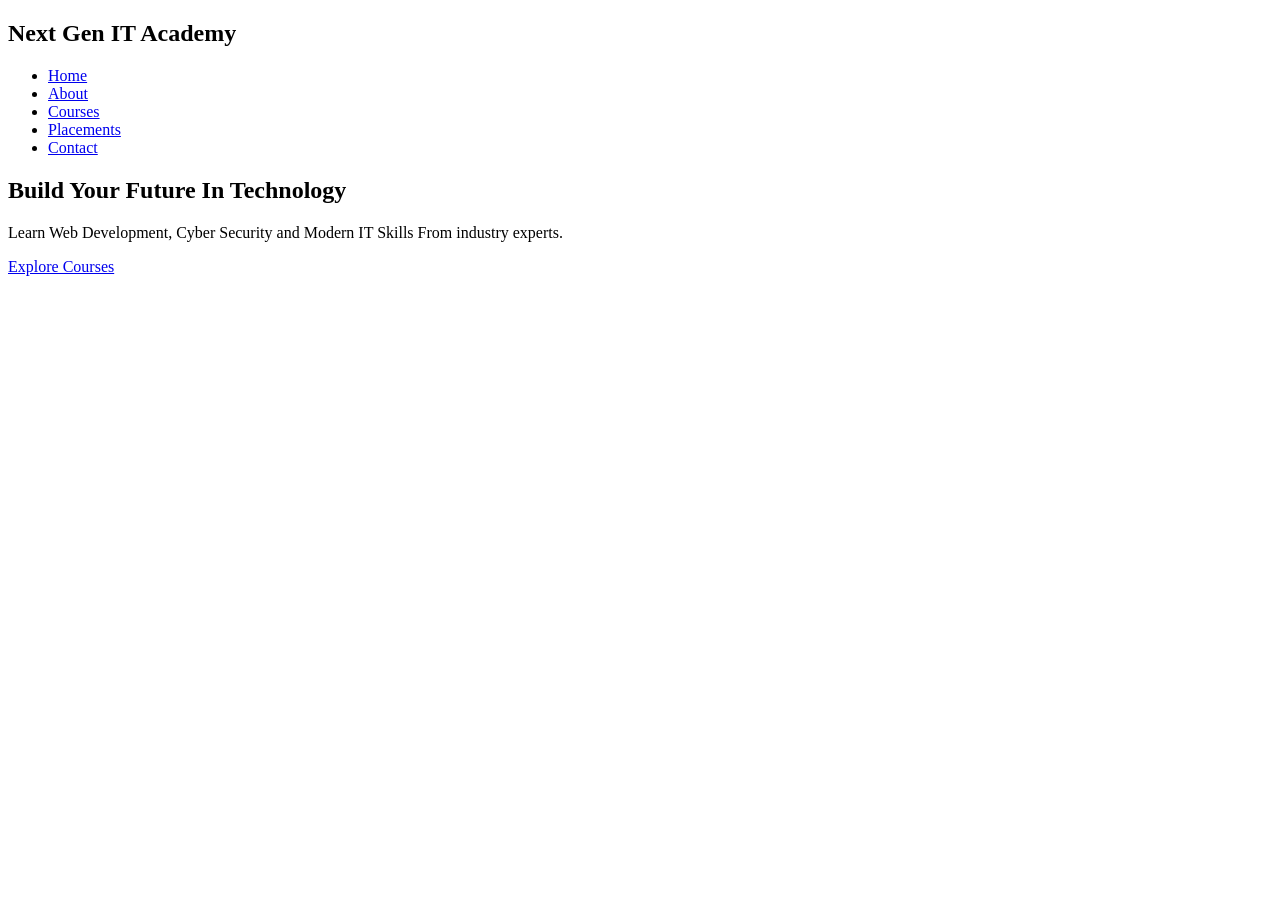
==== index.html @ cfc76bf8 "Created project structure,navbar and hero section" ====
<!DOCTYPE html>
<html lang="en">
<head>
    <meta charset="UTF-8">
    <meta name="viewport" content="width=device-width, initial-scale=1.0">
    <title>Next Gen IT Academy</title>
    <link rel="stylesheet" href="css/style.css">
</head>
<body>
    <header>
        <nav class="navbar">
            <div class="logo">
                <h1>Next Gen IT Academy</h1>
            </div>
            <ul class="nav-links">
                <li><a href="index.html">Home</a></li>
                <li><a href="about.html">About</a></li>
                <li><a href="courses.html">Courses</a></li>
                <li><a href="Placements.html">Placements</a></li>
                <li><a href="Contact.html">Contact</a></li>
            </ul>

        </nav>
    </header>
    
    <section class="hero">

        <h2> Build Your Future In Technology</h2>

        <p>
            Learn Web Development, Cyber Security and Modern IT Skills From industry experts.
        </p>
        <a href="courses.html"> Explore Courses</a>
    </section>
    
</body>
</html>
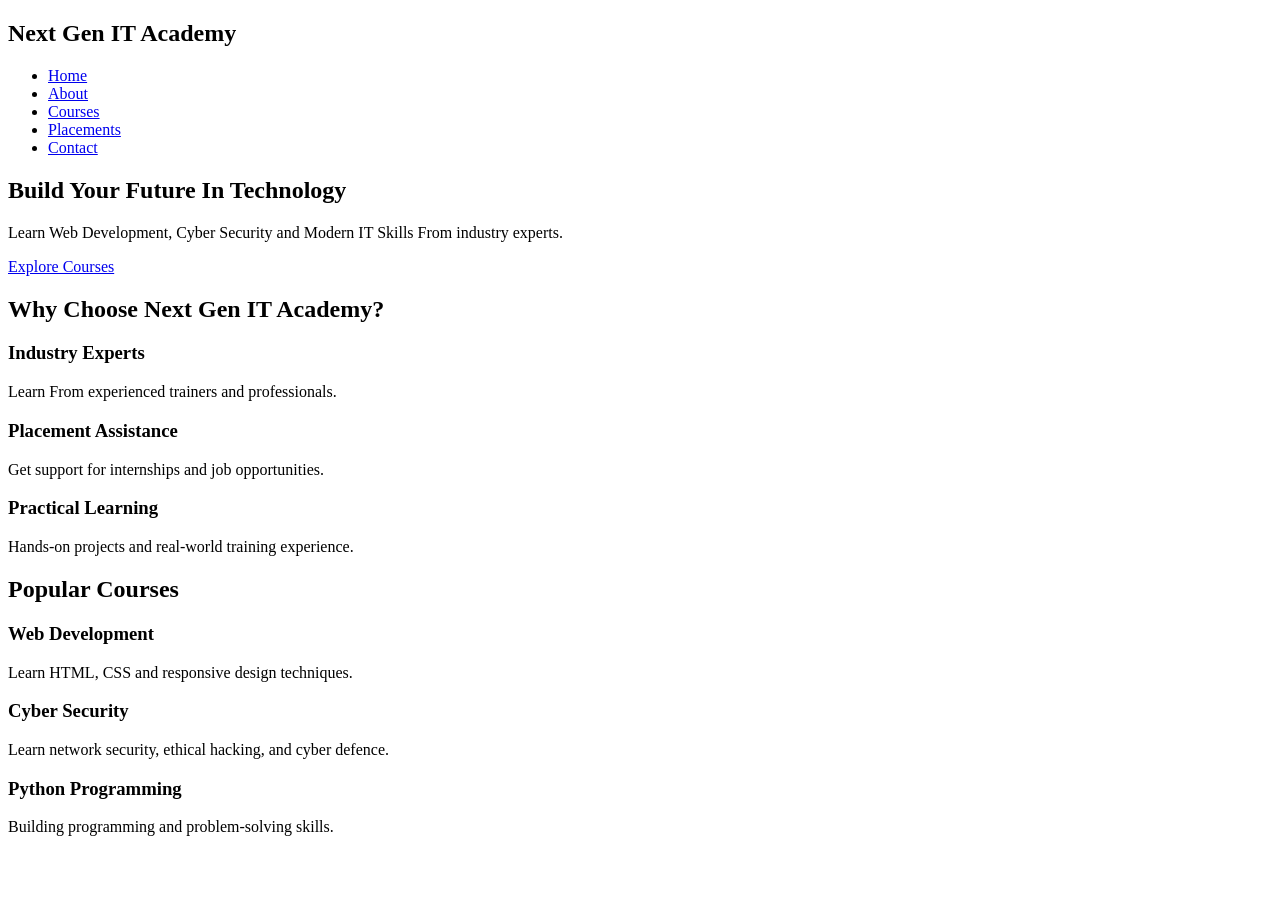
==== commit 53dbcd0c: "Added why choose us and popular courses section" ====
--- a/index.html
+++ b/index.html
@@ -32,6 +32,52 @@
         </p>
         <a href="courses.html"> Explore Courses</a>
     </section>
+<section class="why-us">
+
+    <h2>Why Choose Next Gen IT Academy?</h2>
+    
+    <div class ="cards">
+        
+    <div class="card">
+        <h3>Industry Experts</h3>
+        <p>Learn From experienced trainers and professionals.</p>
+        </div>
+    
+    <div class="card">
+        <h3>Placement Assistance</h3>
+        <p>Get support for internships and job opportunities.</p>
+
+    </div>
+
+    <div class="card">
+        <h3>Practical Learning</h3>
+        <p>Hands-on projects and real-world training experience.</p>
+    </div>
+ </div>
+</section>
+
+<section class="courses">
+
+    <h2>Popular Courses</h2>
+<div class="cards">
+    
+    <div class="card">
+        <h3>Web Development</h3>
+        <p>Learn HTML, CSS and responsive design techniques.</p>
+    </div>
+
+    <div class="card">
+        <h3>Cyber Security</h3>
+        <p>Learn network security, ethical hacking, and  cyber defence.</p>
+    </div>
+
+    <div class="card">
+        <h3>Python Programming</h3>
+        <p>Building programming and problem-solving skills.</p>
+    </div>
+
+</div>
+</section>
     
 </body>
 </html>
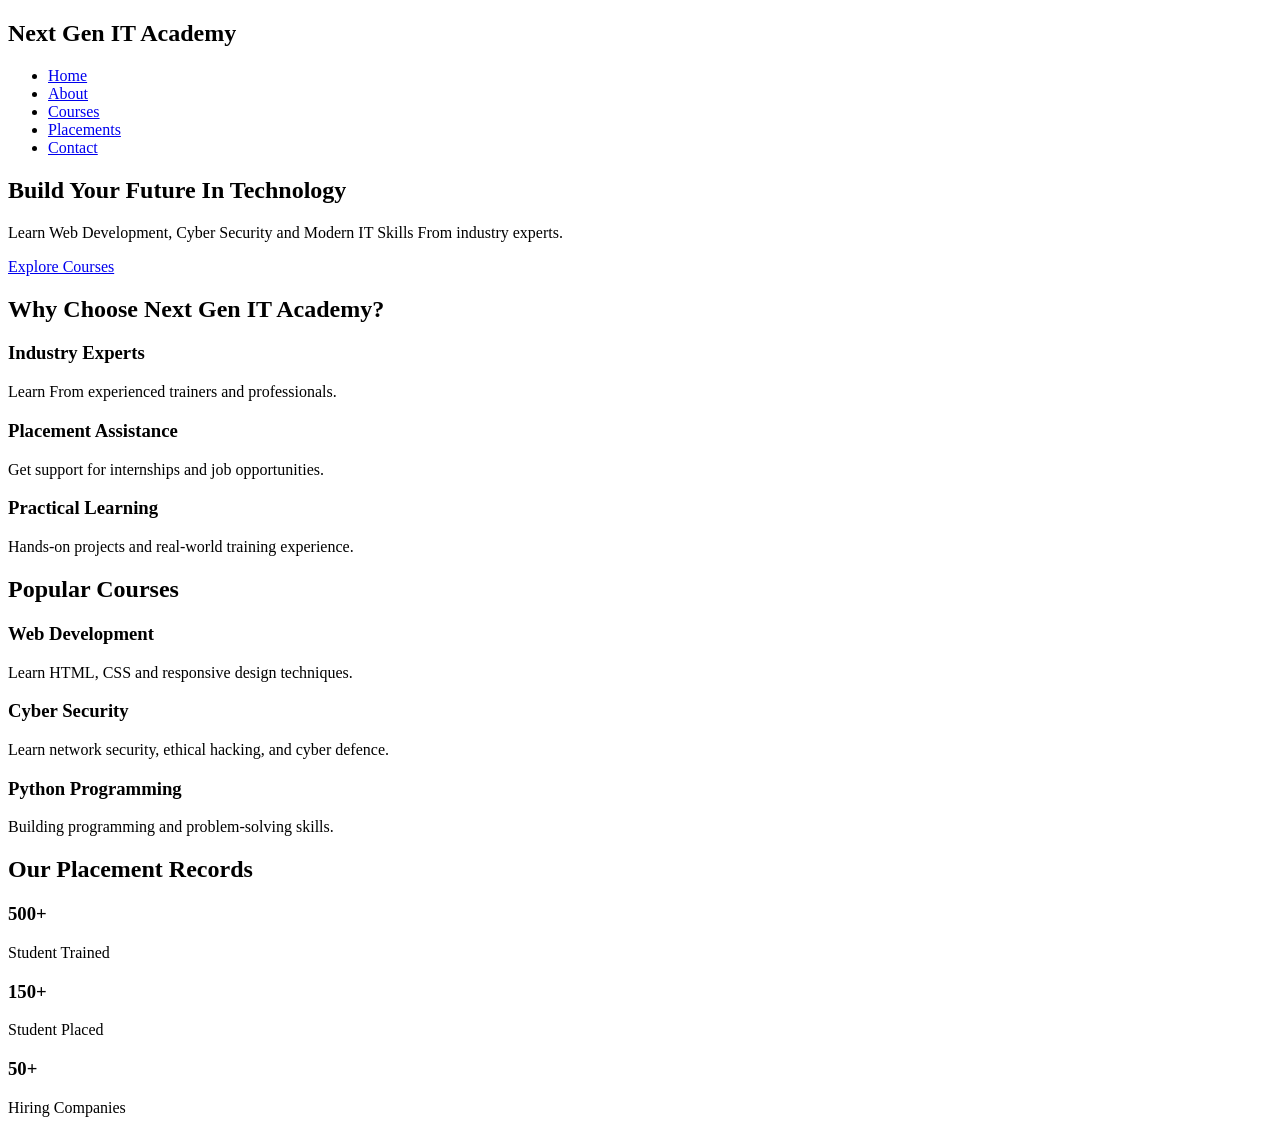
==== commit 6eafe0a8: "Added placement staticstics section" ====
--- a/index.html
+++ b/index.html
@@ -60,7 +60,7 @@
 
     <h2>Popular Courses</h2>
 <div class="cards">
-    
+
     <div class="card">
         <h3>Web Development</h3>
         <p>Learn HTML, CSS and responsive design techniques.</p>
@@ -78,6 +78,29 @@
 
 </div>
 </section>
+
+<section class="placements">
+    <h2>Our Placement Records</h2>
+
+    <div class="cards">
+        <div class="card">
+            <h3>500+</h3>
+            <p>Student Trained</p>
+        </div>
+
+        <div class="card">
+            <h3>150+</h3>
+            <p>Student Placed</p>
+        </div>
+
+        <div class="card">
+            <h3>50+</h3>
+            <p>Hiring Companies</p>
+
+        </div>
+    </div>
+</section>
+
     
 </body>
 </html>
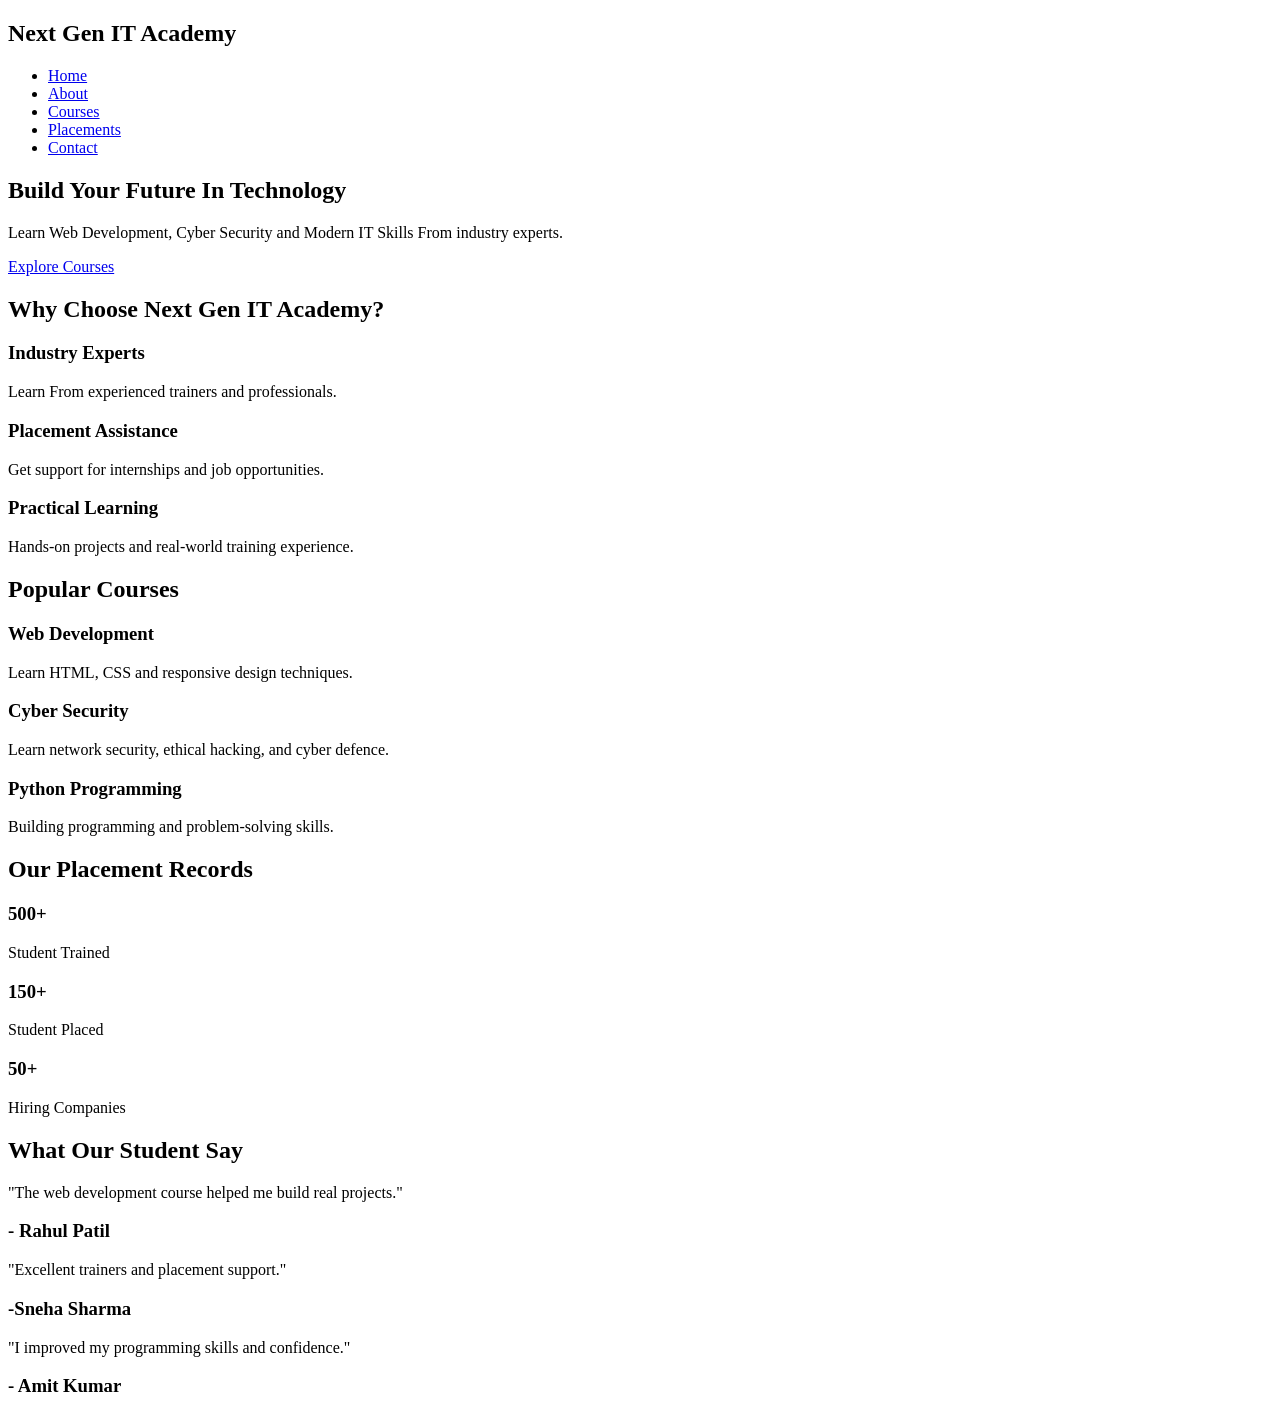
==== commit 187fb4ac: "Fixed testtimonial section" ====
--- a/index.html
+++ b/index.html
@@ -101,6 +101,30 @@
     </div>
 </section>
 
+<section class="testimonials">
+    <h2>What Our Student Say</h2>
+
+    <div class="cards">
+
+        <div class="card">
+            <p>"The web development course helped me build real projects."</p>
+            <h3>- Rahul Patil</h3>
+        </div>
+
+        <div class="card">
+            <p>"Excellent trainers and placement support."</p>
+            <h3>-Sneha Sharma</h3>
+        </div>
+
+        <div class="card">
+            <p>"I improved my programming skills and confidence."</p>
+            <h3>- Amit Kumar</h3>
+        </div>
+
+    </div>
+</section>
+
+
     
 </body>
 </html>
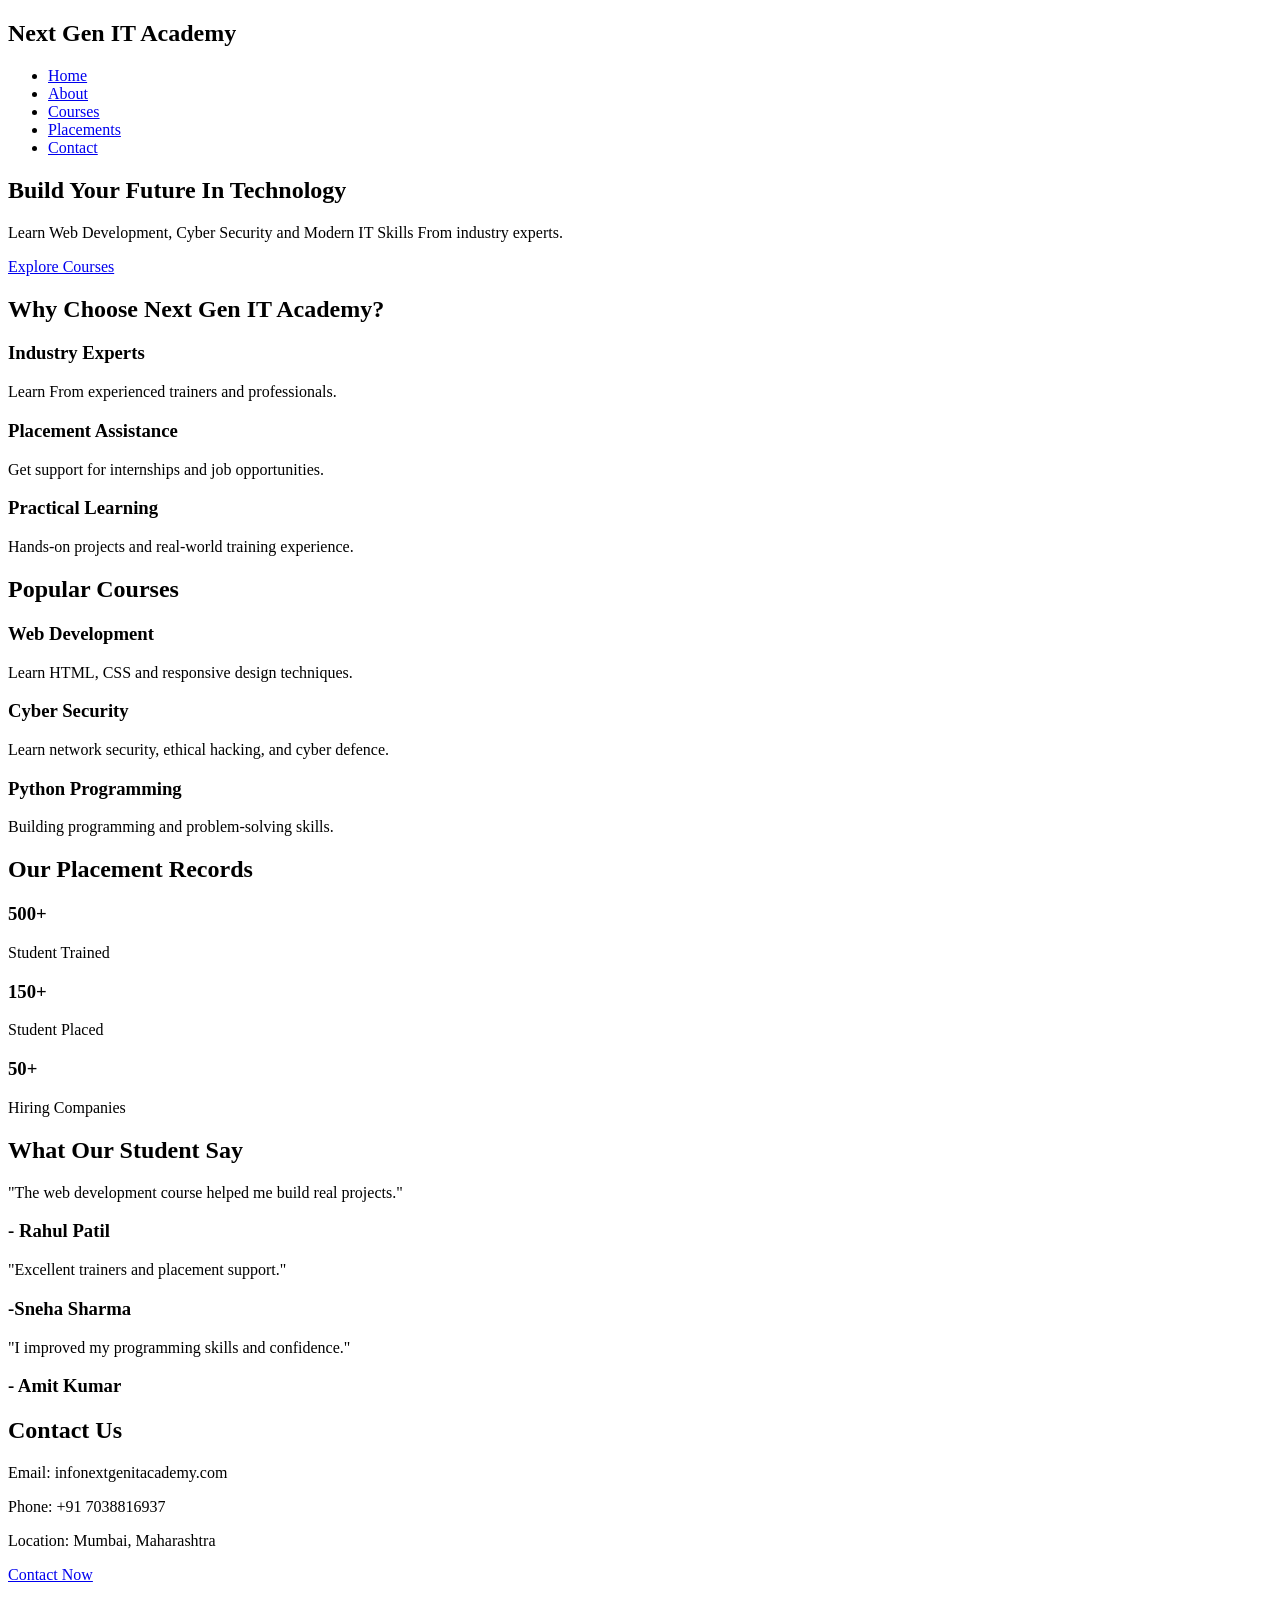
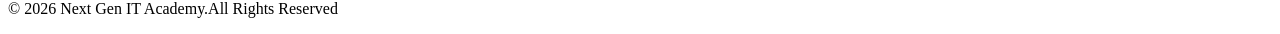
==== commit a2cf09e4: "Added contact footer sections" ====
--- a/index.html
+++ b/index.html
@@ -124,6 +124,19 @@
     </div>
 </section>
 
+<section class="Contact-home">
+    <h2>Contact Us</h2>
+
+    <p>Email: infonextgenitacademy.com</p>
+    <p>Phone: +91 7038816937</p>
+    <p>Location: Mumbai, Maharashtra</p>
+
+    <a href="contact.html">Contact Now</a>
+</section>
+<footer>
+    <p>&copy; 2026 Next Gen IT Academy.All Rights Reserved</p>
+</footer>
+
 
     
 </body>
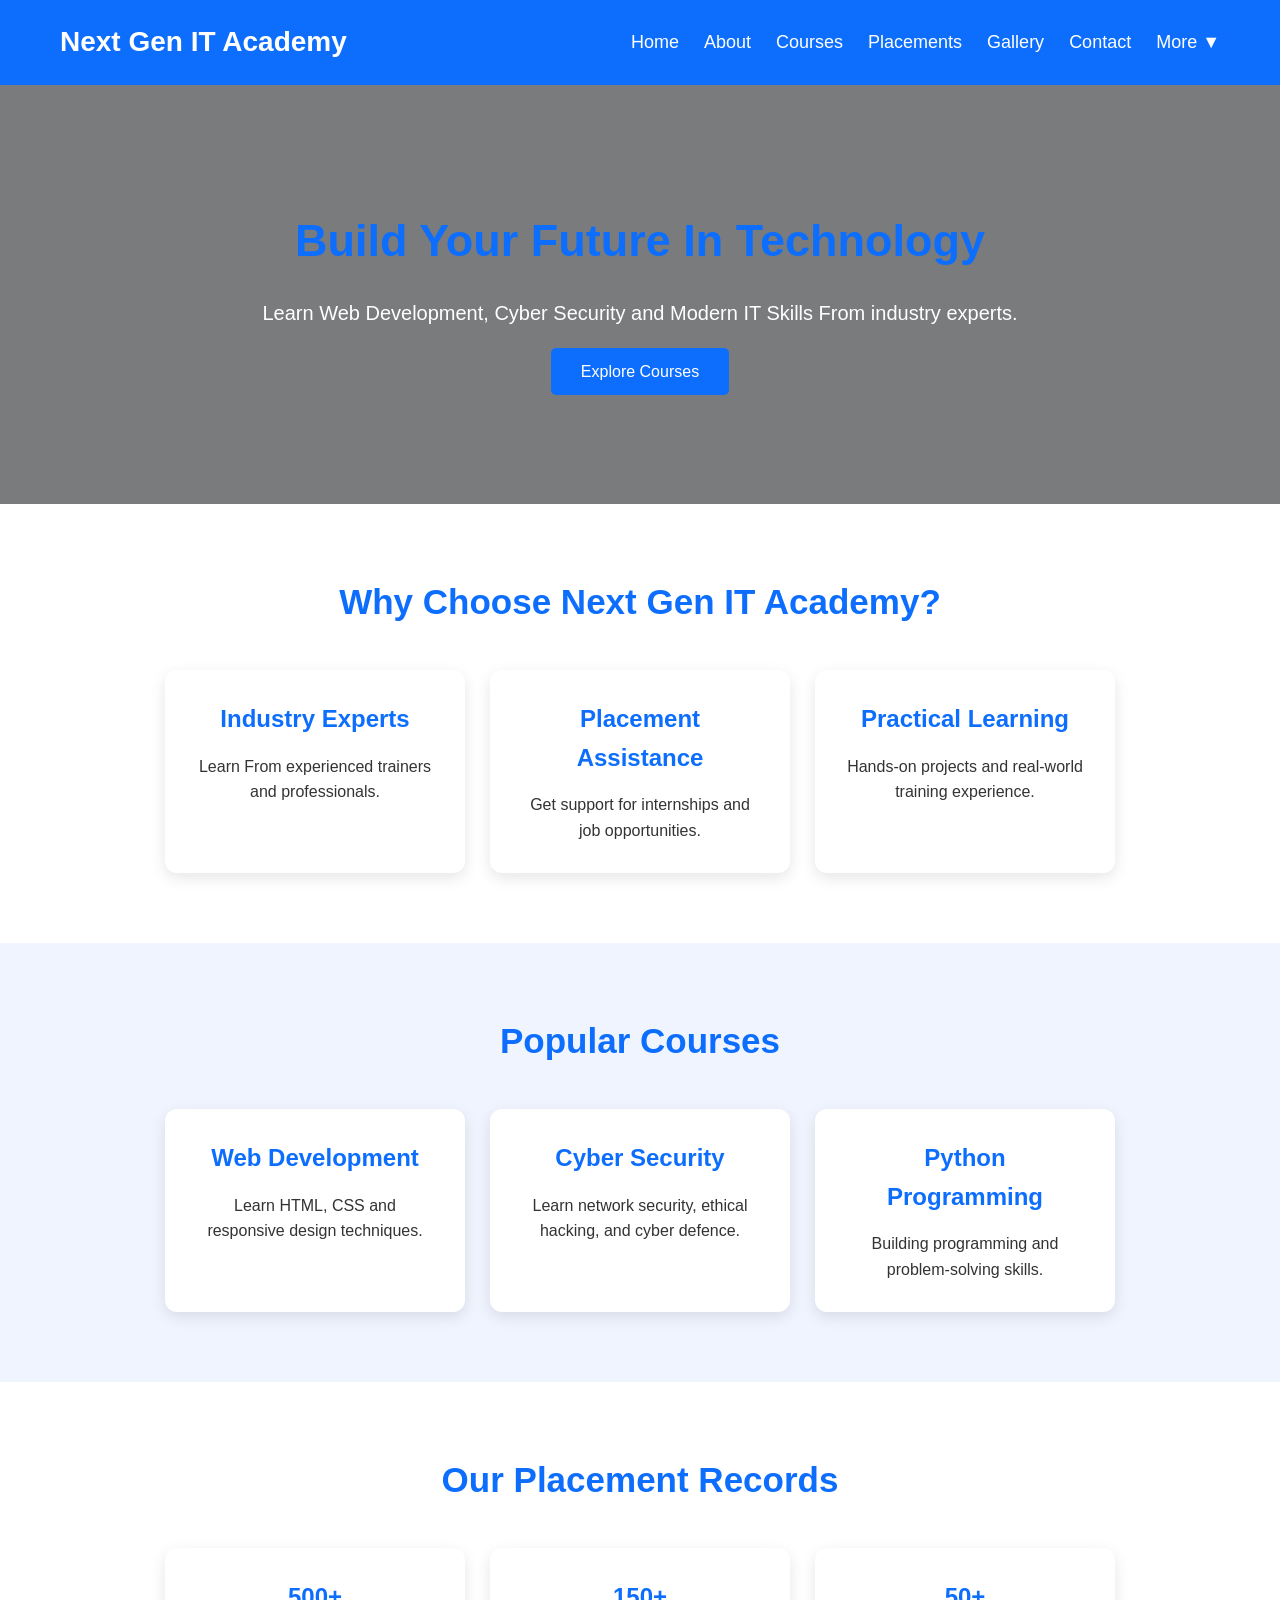
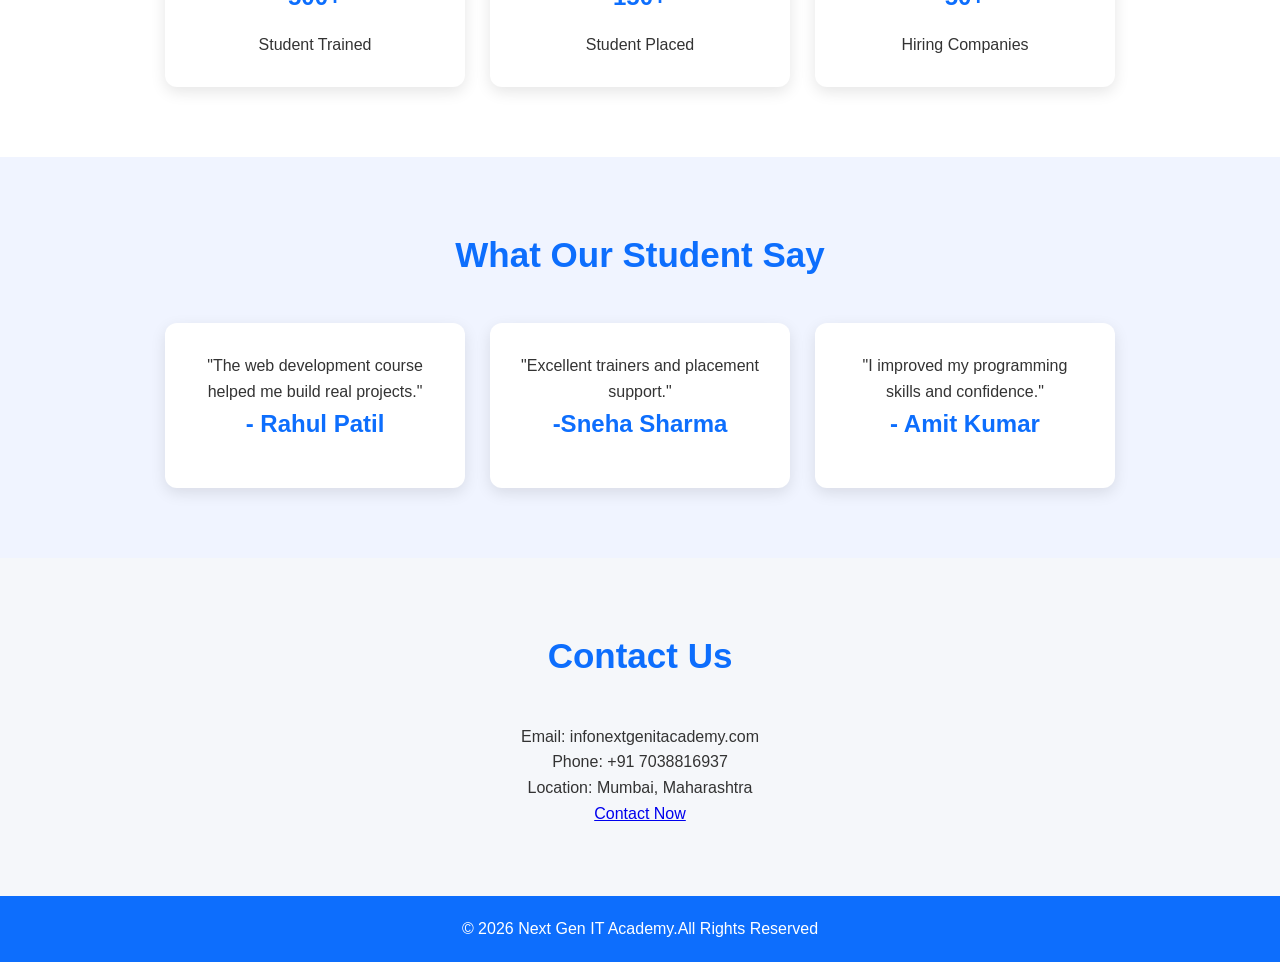
==== commit 8e6c811c: "Added dropdown navbar to all pages" ====
--- a/index.html
+++ b/index.html
@@ -13,12 +13,26 @@
                 <h1>Next Gen IT Academy</h1>
             </div>
             <ul class="nav-links">
-                <li><a href="index.html">Home</a></li>
-                <li><a href="about.html">About</a></li>
-                <li><a href="courses.html">Courses</a></li>
-                <li><a href="Placements.html">Placements</a></li>
-                <li><a href="Contact.html">Contact</a></li>
-            </ul>
+    <li><a href="index.html">Home</a></li>
+    <li><a href="about.html">About</a></li>
+    <li><a href="courses.html">Courses</a></li>
+    <li><a href="placements.html">Placements</a></li>
+    <li><a href="gallery.html">Gallery</a></li>
+    <li><a href="contact.html">Contact</a></li>
+
+    <li class="dropdown">
+        <a href="#">More ▼</a>
+        <ul class="dropdown-menu">
+            <li><a href="faculty.html">Faculty</a></li>
+            <li><a href="admissions.html">Admissions</a></li>
+            <li><a href="faq.html">FAQ</a></li>
+            <li><a href="testimonials.html">Testimonials</a></li>
+            <li><a href="cybersecurity.html">Cyber Security</a></li>
+            <li><a href="webdevelopment.html">Web Development</a></li>
+        </ul>
+    </li>
+</ul>
+            
 
         </nav>
     </header>
--- a/css/style.css
+++ b/css/style.css
@@ -0,0 +1,907 @@
+*{
+    margin: 0;
+    padding: 0;
+    box-sizing: border-box;
+    font-family: Arial, sans-serif;
+}
+
+/* Body */
+body{
+    background-color: #f5f7fa;
+    color: #333;
+    line-height: 1.6;
+}
+
+/* Navbar */
+.navbar{
+    background-color: #0d6efd;
+    color: white;
+    display: flex;
+    justify-content: space-between;
+    align-items: center;
+    padding: 20px 60px;
+    flex-wrap: wrap;
+}
+
+.logo h1{
+    font-size: 28px;
+}
+
+.nav-links{
+    display: flex;
+    list-style: none;
+    gap: 25px;
+}
+
+.nav-links a{
+    text-decoration: none;
+    color: white;
+    font-size: 18px;
+    transition: 0.3s;
+}
+
+.nav-links a:hover{
+    color: yellow;
+}
+
+/* Hero Section */
+.hero{
+    background: linear-gradient(rgba(0,0,0,0.5),
+    rgba(0,0,0,0.5)),
+    url("https://images.unsplash.com/photo-1516321318423-f06f85e504b3");
+    background-size: cover;
+    background-position: center;
+    color: white;
+    text-align: center;
+    padding: 120px 20px;
+}
+
+.hero h2{
+    font-size: 45px;
+    margin-bottom: 20px;
+}
+
+.hero p{
+    font-size: 20px;
+    margin-bottom: 30px;
+}
+
+.hero a{
+    text-decoration: none;
+    background-color: #0d6efd;
+    color: white;
+    padding: 15px 30px;
+    border-radius: 5px;
+    transition: 0.3s;
+}
+
+.hero a:hover{
+    background-color: #084298;
+}
+
+/* Sections */
+section{
+    padding: 70px 20px;
+    text-align: center;
+}
+
+section h2{
+    font-size: 35px;
+    margin-bottom: 40px;
+    color: #0d6efd;
+}
+
+/* Cards Container */
+.cards{
+    display: flex;
+    justify-content: center;
+    gap: 25px;
+    flex-wrap: wrap;
+}
+
+/* Card */
+.card{
+    background-color: white;
+    width: 300px;
+    padding: 30px;
+    border-radius: 12px;
+    box-shadow: 0 5px 15px rgba(0,0,0,0.1);
+    transition: 0.3s;
+}
+
+.card h3{
+    color: #0d6efd;
+    margin-bottom: 15px;
+    font-size: 24px;
+}
+
+.card p{
+    font-size: 16px;
+}
+
+.card:hover{
+    transform: translateY(-10px);
+    box-shadow: 0 10px 20px rgba(0,0,0,0.2);
+}
+
+/* Why Us Section */
+.why-us{
+    background-color: #ffffff;
+}
+
+/* Courses Section */
+.courses{
+    background-color: #f0f4ff;
+}
+
+/* Placements Section */
+.placements{
+    background-color: white;
+}
+
+/* Testimonials Section */
+.testimonials{
+    background-color: #f0f4ff;
+}
+
+/* Footer */
+footer{
+    background-color: #0d6efd;
+    color: white;
+    text-align: center;
+    padding: 20px;
+}
+
+/* Responsive Design */
+@media(max-width:768px){
+
+    .navbar{
+        flex-direction: column;
+        text-align: center;
+    }
+
+    .nav-links{
+        flex-direction: column;
+        gap: 15px;
+        margin-top: 20px;
+    }
+
+    .hero h2{
+        font-size: 32px;
+    }
+
+    .hero p{
+        font-size: 18px;
+    }
+
+    .cards{
+        flex-direction: column;
+        align-items: center;
+    }
+
+    .card{
+        width: 90%;
+    }
+}
+.about-hero{
+    background-color: #0d6efd;
+    color: white;
+    text-align: center;
+    padding: 70px 20px;
+}
+
+.about-hero h2{
+    font-size: 36px;
+    margin-bottom: 15px;
+}
+
+.about-hero p{
+    font-size: 18px;
+}
+
+.about-content{
+    display: flex;
+    justify-content: center;
+    gap: 25px;
+    flex-wrap: wrap;
+    padding: 50px 20px;
+}
+
+.about-content .card{
+    background: white;
+    width: 300px;
+    padding: 25px;
+    border-radius: 10px;
+    box-shadow: 0 4px 10px rgba(0,0,0,0.1);
+    transition: 0.3s;
+}
+
+.about-content .card:hover{
+    transform: translateY(-8px);
+}
+
+footer{
+    background: #0d6efd;
+    color: white;
+    text-align: center;
+    padding: 20px;
+}
+.course-hero{
+    background:#0d6efd;
+    color:white;
+    text-align:center;
+    padding:50px 20px;
+}
+
+.course-hero h1{
+    margin-bottom:10px;
+}
+
+.course-hero p{
+    font-size:18px;
+}
+
+.courses-container{
+    display:flex;
+    flex-wrap:wrap;
+    justify-content:center;
+    gap:20px;
+    padding:50px 20px;
+}
+
+.course-card{
+    background:white;
+    width:280px;
+    padding:20px;
+    border-radius:10px;
+    text-align:center;
+    box-shadow:0 4px 10px rgba(0,0,0,0.1);
+    transition:0.3s;
+}
+
+.course-card:hover{
+    transform:translateY(-5px);
+}
+
+.course-card h2{
+    color:#0d6efd;
+    margin-bottom:15px;
+}
+
+.course-card p{
+    color:#555;
+    margin-bottom:20px;
+}
+
+.course-card button{
+    background:#0d6efd;
+    color:white;
+    border:none;
+    padding:10px 20px;
+    border-radius:5px;
+    cursor:pointer;
+}
+
+.course-card button:hover{
+    background:#084298;
+}
+
+footer{
+    background:#0d6efd;
+    color:white;
+    text-align:center;
+    padding:20px;
+}
+
+@media(max-width:768px){
+    .course-card{
+        width:90%;
+    }
+
+    .course-hero h1{
+        font-size:30px;
+    }
+}.course-hero{
+    background:#0d6efd;
+    color:white;
+    text-align:center;
+    padding:50px 20px;
+}
+
+.course-hero h1{
+    margin-bottom:10px;
+}
+
+.course-hero p{
+    font-size:18px;
+}
+
+.courses-container{
+    display:flex;
+    flex-wrap:wrap;
+    justify-content:center;
+    gap:20px;
+    padding:50px 20px;
+}
+
+.course-card{
+    background:white;
+    width:280px;
+    padding:20px;
+    border-radius:10px;
+    text-align:center;
+    box-shadow:0 4px 10px rgba(0,0,0,0.1);
+    transition:0.3s;
+}
+
+.course-card:hover{
+    transform:translateY(-5px);
+}
+
+.course-card h2{
+    color:#0d6efd;
+    margin-bottom:15px;
+}
+
+.course-card p{
+    color:#555;
+    margin-bottom:20px;
+}
+
+.course-card button{
+    background:#0d6efd;
+    color:white;
+    border:none;
+    padding:10px 20px;
+    border-radius:5px;
+    cursor:pointer;
+}
+
+.course-card button:hover{
+    background:#084298;
+}
+
+footer{
+    background:#0d6efd;
+    color:white;
+    text-align:center;
+    padding:20px;
+}
+
+@media(max-width:768px){
+    .course-card{
+        width:90%;
+    }
+
+    .course-hero h1{
+        font-size:30px;
+    }
+}.course-hero{
+    background:#0d6efd;
+    color:white;
+    text-align:center;
+    padding:50px 20px;
+}
+
+.course-hero h1{
+    margin-bottom:10px;
+}
+
+.course-hero p{
+    font-size:18px;
+}
+
+.courses-container{
+    display:flex;
+    flex-wrap:wrap;
+    justify-content:center;
+    gap:20px;
+    padding:50px 20px;
+}
+
+.course-card{
+    background:white;
+    width:280px;
+    padding:20px;
+    border-radius:10px;
+    text-align:center;
+    box-shadow:0 4px 10px rgba(0,0,0,0.1);
+    transition:0.3s;
+}
+
+.course-card:hover{
+    transform:translateY(-5px);
+}
+
+.course-card h2{
+    color:#0d6efd;
+    margin-bottom:15px;
+}
+
+.course-card p{
+    color:#555;
+    margin-bottom:20px;
+}
+
+.course-card button{
+    background:#0d6efd;
+    color:white;
+    border:none;
+    padding:10px 20px;
+    border-radius:5px;
+    cursor:pointer;
+}
+
+.course-card button:hover{
+    background:#084298;
+}
+
+footer{
+    background:#0d6efd;
+    color:white;
+    text-align:center;
+    padding:20px;
+}
+
+@media(max-width:768px){
+    .course-card{
+        width:90%;
+    }
+
+    .course-hero h1{
+        font-size:30px;
+    }
+}
+/* Placement Hero */
+
+.placement-hero{
+    background-color: #0d6efd;
+    color: white;
+    text-align: center;
+    padding: 60px 20px;
+}
+
+.placement-hero h1{
+    font-size: 36px;
+    margin-bottom: 15px;
+}
+
+.placement-hero p{
+    font-size: 18px;
+}
+
+/* Placement Cards */
+
+.placement-cards{
+    display: flex;
+    justify-content: center;
+    flex-wrap: wrap;
+    gap: 25px;
+    padding: 50px 20px;
+}
+
+.placement-cards .card{
+    background-color: white;
+    width: 250px;
+    padding: 30px;
+    text-align: center;
+    border-radius: 10px;
+    box-shadow: 0 4px 10px rgba(0,0,0,0.1);
+    transition: 0.3s;
+}
+
+.placement-cards .card:hover{
+    transform: translateY(-8px);
+}
+
+.placement-cards .card h2{
+    color: #0d6efd;
+    font-size: 35px;
+    margin-bottom: 10px;
+}
+
+.placement-cards .card p{
+    color: #555;
+    font-size: 18px;
+}
+
+/* Footer */
+
+footer{
+    background-color: #0d6efd;
+    color: white;
+    text-align: center;
+    padding: 20px;
+}
+
+/* Responsive */
+
+@media (max-width:768px){
+
+    .placement-hero h1{
+        font-size: 28px;
+    }
+
+    .placement-cards .card{
+        width: 90%;
+    }
+}
+.gallery{
+    padding: 80px 10%;
+    text-align: center;
+    background: #fff;
+}
+
+.gallery h2{
+    color: #0d6efd;
+    font-size: 36px;
+    margin-bottom: 15px;
+}
+
+.gallery p{
+    color: #666;
+    margin-bottom: 40px;
+}
+
+.gallery .cards{
+    display: grid;
+    grid-template-columns: repeat(auto-fit, minmax(250px,1fr));
+    gap: 30px;
+}
+
+.gallery .card{
+    background: #fff;
+    border-radius: 15px;
+    overflow: hidden;
+    box-shadow: 0 5px 15px rgba(0,0,0,0.1);
+    transition: 0.3s;
+}
+
+.gallery .card:hover{
+    transform: translateY(-8px);
+}
+
+.gallery img{
+    width: 100%;
+    height: 220px;
+    object-fit: cover;
+}
+
+.gallery h3{
+    padding: 20px;
+    color: #333;
+}
+.faq-hero{
+    background: linear-gradient(to right,#0d6efd,#0dcaf0);
+    color: white;
+    text-align: center;
+    padding: 100px 20px;
+}
+
+.faq{
+    padding: 80px 10%;
+    display: grid;
+    grid-template-columns: repeat(auto-fit,minmax(300px,1fr));
+    gap: 30px;
+}
+
+.faq .card{
+    background: #fff;
+    padding: 25px;
+    border-radius: 15px;
+    box-shadow: 0 5px 15px rgba(0,0,0,0.1);
+    transition: 0.3s;
+}
+
+.faq .card:hover{
+    transform: translateY(-8px);
+}
+
+.faq h3{
+    color: #0d6efd;
+    margin-bottom: 15px;
+}
+/* Faculty Hero */
+
+.faculty-hero{
+    background: linear-gradient(to right,#0d6efd,#0dcaf0);
+    color: white;
+    text-align: center;
+    padding: 100px 20px;
+}
+
+.faculty-hero h1{
+    font-size: 42px;
+    margin-bottom: 15px;
+}
+
+.faculty-hero p{
+    font-size: 18px;
+}
+
+/* Faculty Section */
+
+.faculty{
+    padding: 80px 10%;
+    text-align: center;
+}
+
+.faculty h2{
+    color: #0d6efd;
+    margin-bottom: 40px;
+    font-size: 36px;
+}
+
+.faculty .cards{
+    display: grid;
+    grid-template-columns: repeat(auto-fit,minmax(250px,1fr));
+    gap: 30px;
+}
+
+.faculty .card{
+    background: #fff;
+    padding: 30px;
+    border-radius: 15px;
+    box-shadow: 0 5px 15px rgba(0,0,0,0.1);
+    transition: 0.3s;
+}
+
+.faculty .card:hover{
+    transform: translateY(-8px);
+}
+
+.faculty .card h3{
+    color: #0d6efd;
+    margin-bottom: 15px;
+}
+
+.faculty .card p{
+    margin-bottom: 10px;
+    color: #555;
+}
+/* Contact Hero */
+
+.contact-hero{
+    background: linear-gradient(to right,#0d6efd,#0dcaf0);
+    color: white;
+    text-align: center;
+    padding: 100px 20px;
+}
+
+.contact-hero h1{
+    font-size: 42px;
+    margin-bottom: 15px;
+}
+
+.contact-hero p{
+    font-size: 18px;
+}
+
+/* Contact Section */
+
+.contact{
+    padding: 80px 10%;
+    display: grid;
+    grid-template-columns: 1fr 1fr;
+    gap: 40px;
+}
+
+.contact .card{
+    background: #fff;
+    padding: 20px;
+    margin-bottom: 20px;
+    border-radius: 15px;
+    box-shadow: 0 5px 15px rgba(0,0,0,0.1);
+}
+
+.contact h2{
+    color: #0d6efd;
+    margin-bottom: 20px;
+}
+
+.contact-form form{
+    display: flex;
+    flex-direction: column;
+    gap: 20px;
+}
+
+.contact-form input,
+.contact-form textarea{
+    padding: 15px;
+    border: 1px solid #ccc;
+    border-radius: 10px;
+    font-size: 16px;
+}
+
+.contact-form button{
+    background: #0d6efd;
+    color: white;
+    border: none;
+    padding: 15px;
+    border-radius: 10px;
+    cursor: pointer;
+    font-size: 16px;
+}
+
+.contact-form button:hover{
+    background: #0b5ed7;
+}
+
+/* Responsive */
+
+@media(max-width:768px){
+    .contact{
+        grid-template-columns: 1fr;
+    }
+}
+/* Admission Hero */
+.admission-hero{
+    background: linear-gradient(to right,#0d6efd,#00bfff);
+    color: white;
+    text-align: center;
+    padding: 100px 20px;
+}
+
+.admission-hero h1{
+    font-size: 45px;
+    margin-bottom: 20px;
+}
+
+.admission-hero p{
+    font-size: 20px;
+}
+
+/* Admission Section */
+.admission{
+    padding: 80px 10%;
+    text-align: center;
+    background: #f8f9fa;
+}
+
+.admission h2{
+    color: #0d6efd;
+    margin-bottom: 40px;
+    font-size: 35px;
+}
+/* Testimonials Hero */
+.testimonial-hero{
+    background: linear-gradient(to right,#0d6efd,#00bfff);
+    color: white;
+    text-align: center;
+    padding: 100px 20px;
+}
+
+.testimonial-hero h1{
+    font-size: 45px;
+    margin-bottom: 15px;
+}
+
+.testimonial-hero p{
+    font-size: 20px;
+}
+
+/* Testimonials Page */
+.testimonials-page{
+    padding: 80px 10%;
+    background: #f8f9fa;
+    text-align: center;
+}
+
+.testimonials-page .cards{
+    display: grid;
+    grid-template-columns: repeat(auto-fit,minmax(250px,1fr));
+    gap: 30px;
+}
+
+.testimonials-page .card{
+    background: white;
+    padding: 30px;
+    border-radius: 15px;
+    box-shadow: 0 5px 15px rgba(0,0,0,0.1);
+    transition: 0.3s;
+}
+
+.testimonials-page .card:hover{
+    transform: translateY(-8px);
+}
+
+.testimonials-page p{
+    color: #555;
+    margin-bottom: 20px;
+}
+
+.testimonials-page h3{
+    color: #0d6efd;
+}
+/* Cyber Security Hero */
+.cyber-hero{
+    background: linear-gradient(to right,#0d6efd,#00bfff);
+    color: white;
+    text-align: center;
+    padding: 100px 20px;
+}
+
+.cyber-hero h1{
+    font-size: 45px;
+    margin-bottom: 20px;
+}
+
+.cyber-hero p{
+    font-size: 20px;
+}
+
+/* Cyber Security Section */
+.cyber-course{
+    padding: 80px 10%;
+    text-align: center;
+    background: #f8f9fa;
+}
+
+.cyber-course h2{
+    color: #0d6efd;
+    font-size: 35px;
+    margin-bottom: 40px;
+}
+/* Web Development Hero */
+.web-hero{
+    background: linear-gradient(to right,#0d6efd,#00bfff);
+    color: white;
+    text-align: center;
+    padding: 100px 20px;
+}
+
+.web-hero h1{
+    font-size: 45px;
+    margin-bottom: 20px;
+}
+
+.web-hero p{
+    font-size: 20px;
+}
+
+/* Web Development Section */
+.web-course{
+    padding: 80px 10%;
+    text-align: center;
+    background: #f8f9fa;
+}
+
+.web-course h2{
+    color: #0d6efd;
+    font-size: 35px;
+    margin-bottom: 40px;
+}
+.dropdown{
+    position: relative;
+}
+
+.dropdown-menu{
+    display: none;
+    position: absolute;
+    top: 100%;
+    left: 0;
+    background: white;
+    min-width: 200px;
+    list-style: none;
+    border-radius: 8px;
+    padding: 10px 0;
+    box-shadow: 0 5px 15px rgba(0,0,0,0.2);
+}
+
+.dropdown-menu li{
+    padding: 8px 15px;
+}
+
+.dropdown-menu li a{
+    color: #333;
+    text-decoration: none;
+    display: block;
+}
+
+.dropdown-menu li a:hover{
+    color: #0d6efd;
+}
+
+.dropdown:hover .dropdown-menu{
+    display: block;
+}
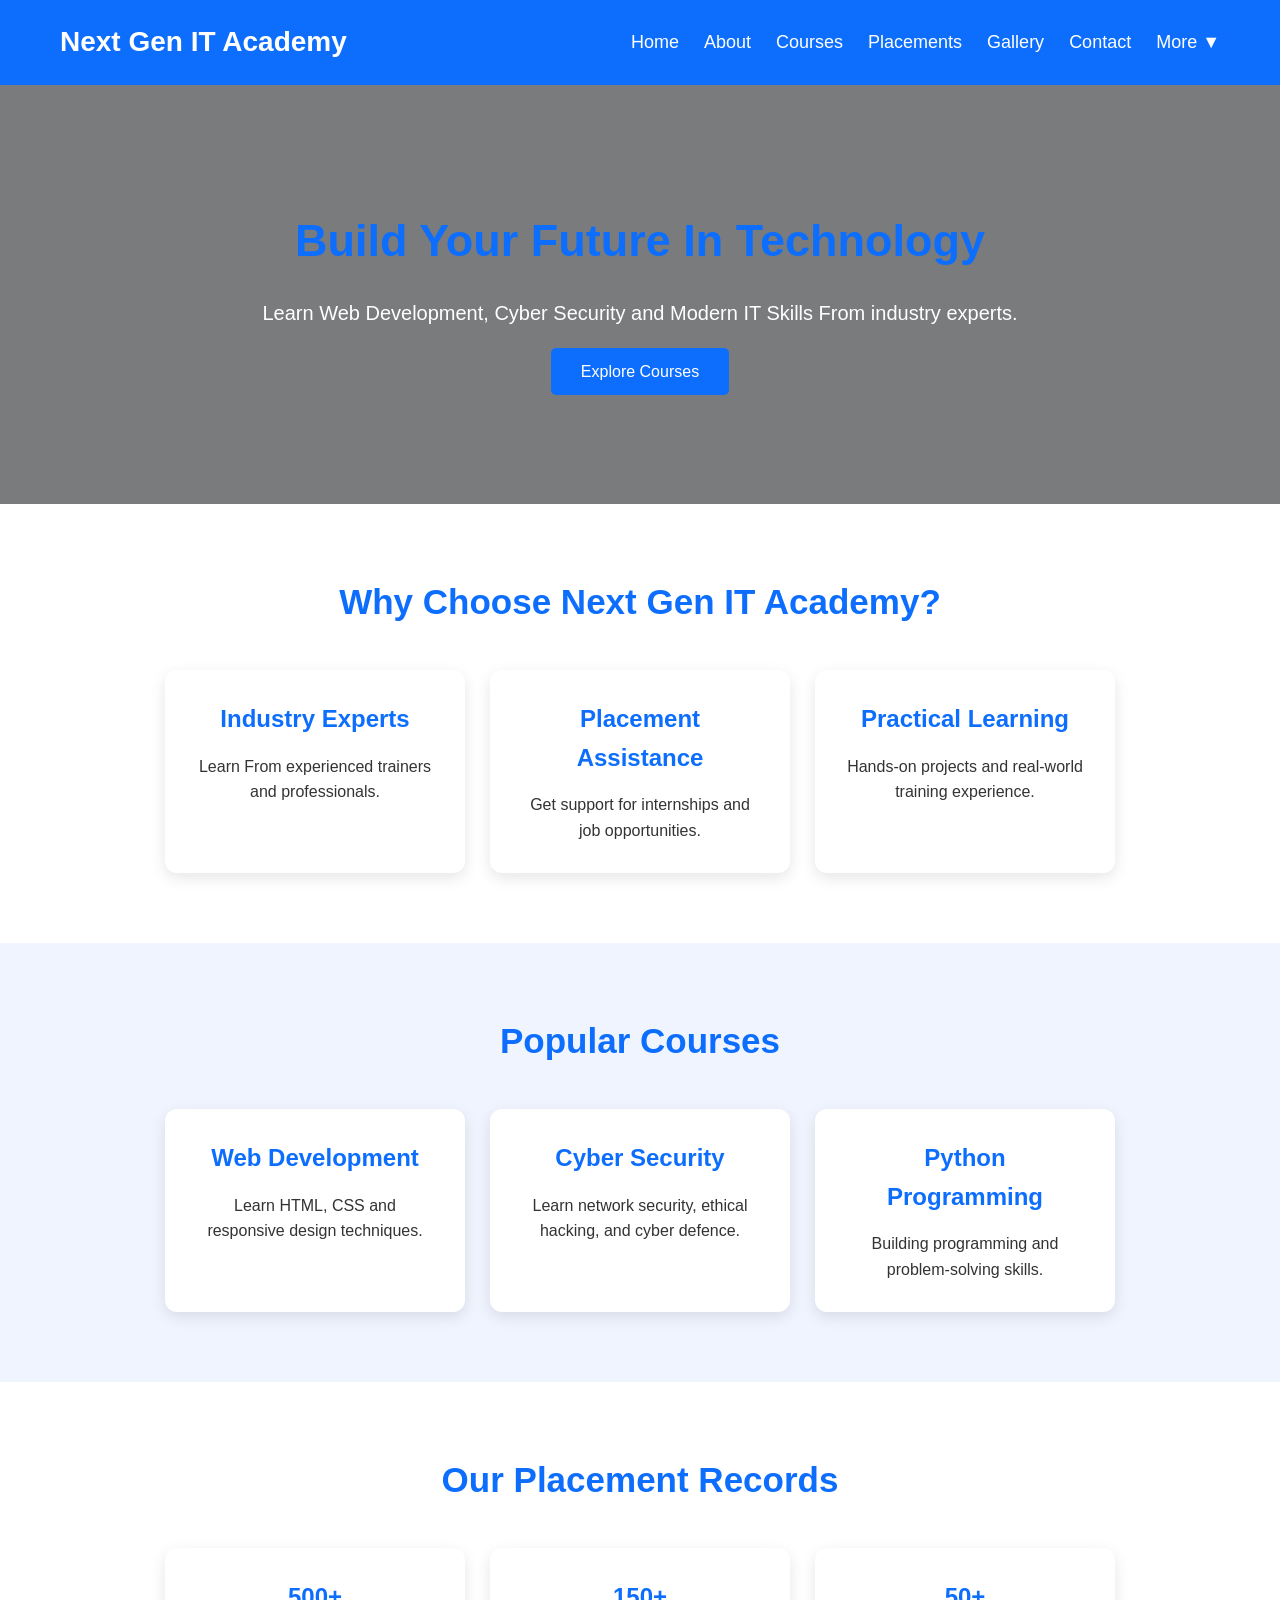
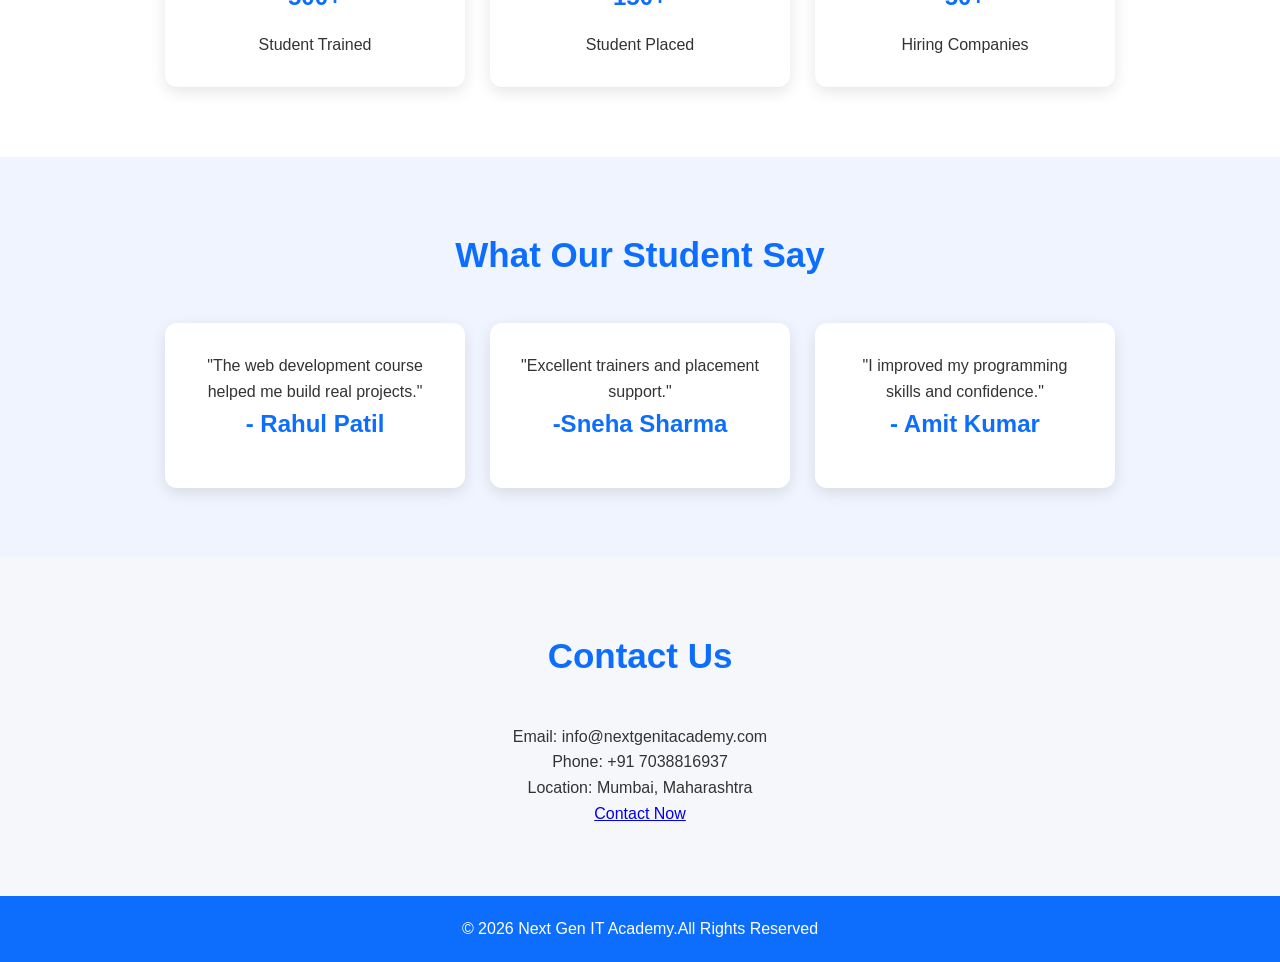
==== commit 902a0bd7: "Updated website design and reponsive CSS" ====
--- a/index.html
+++ b/index.html
@@ -138,10 +138,10 @@
     </div>
 </section>
 
-<section class="Contact-home">
+<section class="contact-home">
     <h2>Contact Us</h2>
 
-    <p>Email: infonextgenitacademy.com</p>
+    <p>Email: info@nextgenitacademy.com</p>
     <p>Phone: +91 7038816937</p>
     <p>Location: Mumbai, Maharashtra</p>
 
--- a/css/style.css
+++ b/css/style.css
@@ -904,4 +904,30 @@
 
 .dropdown:hover .dropdown-menu{
     display: block;
+}
+.dropdown {
+    position: relative;
+}
+
+.dropdown-menu {
+    display: none;
+    position: absolute;
+    background: white;
+    min-width: 180px;
+    list-style: none;
+    padding: 0;
+    margin: 0;
+}
+
+.dropdown-menu li {
+    padding: 10px;
+}
+
+.dropdown-menu li a {
+    color: black;
+    display: block;
+}
+
+.dropdown:hover .dropdown-menu {
+    display: block;
 }
